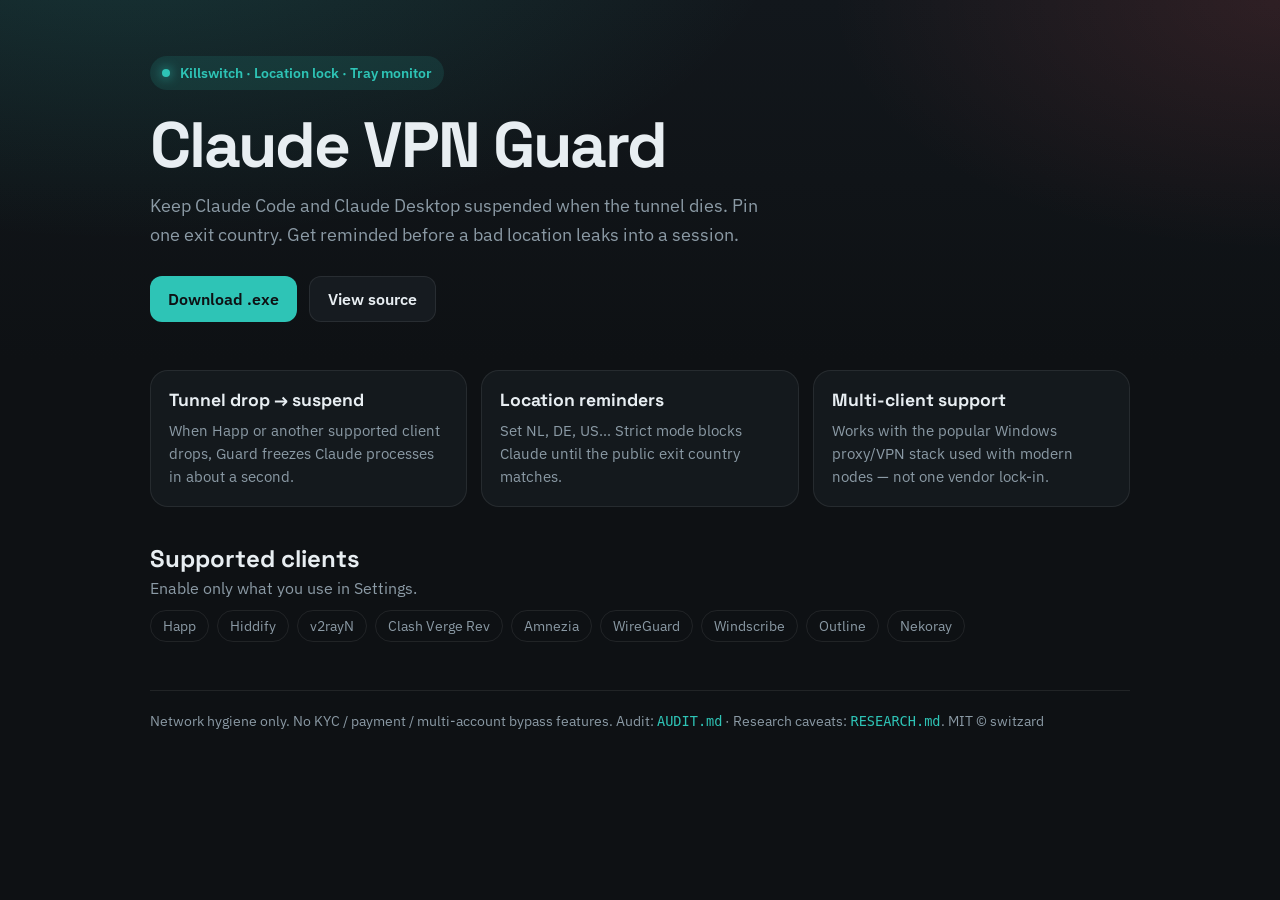
==== docs/index.html @ 5d1b930b "Initial Claude VPN Guard: VPN killswitch and location lock for Claude. Windows tray app suspends Cla" ====
<!DOCTYPE html>
<html lang="en">
<head>
  <meta charset="utf-8" />
  <meta name="viewport" content="width=device-width, initial-scale=1" />
  <title>Claude VPN Guard</title>
  <meta name="description" content="Windows VPN killswitch and location lock for Claude Code and Claude Desktop." />
  <link rel="preconnect" href="https://fonts.googleapis.com" />
  <link rel="preconnect" href="https://fonts.gstatic.com" crossorigin />
  <link href="https://fonts.googleapis.com/css2?family=IBM+Plex+Sans:wght@400;500;600&family=Space+Grotesk:wght@500;600;700&display=swap" rel="stylesheet" />
  <style>
    :root {
      --bg: #0e1114;
      --panel: #161b20;
      --text: #e8eef2;
      --muted: #8b9aa5;
      --teal: #2ec4b6;
      --coral: #ff5a5f;
      --line: rgba(255,255,255,.08);
    }
    * { box-sizing: border-box; }
    body {
      margin: 0;
      font-family: "IBM Plex Sans", system-ui, sans-serif;
      background:
        radial-gradient(1200px 600px at 10% -10%, rgba(46,196,182,.18), transparent 55%),
        radial-gradient(900px 500px at 100% 0%, rgba(255,90,95,.12), transparent 50%),
        linear-gradient(180deg, #12171c, var(--bg) 40%);
      color: var(--text);
      min-height: 100vh;
    }
    .wrap { width: min(980px, calc(100% - 40px)); margin: 0 auto; padding: 56px 0 80px; }
    .brand {
      font-family: "Space Grotesk", sans-serif;
      font-size: clamp(2.4rem, 6vw, 4rem);
      letter-spacing: -.03em;
      margin: 0 0 12px;
      line-height: 1.05;
    }
    .lead { color: var(--muted); font-size: 1.15rem; max-width: 38rem; line-height: 1.55; margin: 0 0 28px; }
    .cta { display: flex; gap: 12px; flex-wrap: wrap; margin-bottom: 48px; }
    a.btn {
      display: inline-flex; align-items: center; justify-content: center;
      padding: 12px 18px; border-radius: 12px; text-decoration: none; font-weight: 600;
    }
    .btn-primary { background: var(--teal); color: #0e1114; }
    .btn-ghost { background: var(--panel); color: var(--text); border: 1px solid var(--line); }
    .grid { display: grid; grid-template-columns: repeat(auto-fit, minmax(240px, 1fr)); gap: 14px; }
    .card {
      background: color-mix(in srgb, var(--panel) 92%, black);
      border: 1px solid var(--line);
      border-radius: 18px;
      padding: 18px;
    }
    .card h3 { margin: 0 0 8px; font-family: "Space Grotesk", sans-serif; font-size: 1.1rem; }
    .card p { margin: 0; color: var(--muted); line-height: 1.5; font-size: .95rem; }
    .status {
      display: inline-flex; gap: 10px; align-items: center;
      padding: 8px 12px; border-radius: 999px; background: rgba(46,196,182,.12);
      color: var(--teal); font-size: .85rem; font-weight: 600; margin-bottom: 22px;
    }
    .dot { width: 8px; height: 8px; border-radius: 50%; background: var(--teal); box-shadow: 0 0 12px var(--teal); }
    .clients { margin-top: 36px; }
    .chips { display: flex; flex-wrap: wrap; gap: 8px; margin-top: 12px; }
    .chip { border: 1px solid var(--line); border-radius: 999px; padding: 6px 12px; color: var(--muted); font-size: .85rem; }
    footer { margin-top: 48px; color: var(--muted); font-size: .85rem; line-height: 1.5; border-top: 1px solid var(--line); padding-top: 20px; }
    code { color: var(--teal); }
  </style>
</head>
<body>
  <main class="wrap">
    <div class="status"><span class="dot"></span> Killswitch · Location lock · Tray monitor</div>
    <h1 class="brand">Claude VPN Guard</h1>
    <p class="lead">
      Keep Claude Code and Claude Desktop suspended when the tunnel dies.
      Pin one exit country. Get reminded before a bad location leaks into a session.
    </p>
    <div class="cta">
      <a class="btn btn-primary" href="https://github.com/switzard/claude-vpn-guard/releases">Download .exe</a>
      <a class="btn btn-ghost" href="https://github.com/switzard/claude-vpn-guard">View source</a>
    </div>

    <section class="grid">
      <article class="card">
        <h3>Tunnel drop → suspend</h3>
        <p>When Happ or another supported client drops, Guard freezes Claude processes in about a second.</p>
      </article>
      <article class="card">
        <h3>Location reminders</h3>
        <p>Set NL, DE, US… Strict mode blocks Claude until the public exit country matches.</p>
      </article>
      <article class="card">
        <h3>Multi-client support</h3>
        <p>Works with the popular Windows proxy/VPN stack used with modern nodes — not one vendor lock-in.</p>
      </article>
    </section>

    <section class="clients">
      <h2 style="font-family:'Space Grotesk',sans-serif;margin:0 0 4px;">Supported clients</h2>
      <p style="color:var(--muted);margin:0;">Enable only what you use in Settings.</p>
      <div class="chips">
        <span class="chip">Happ</span>
        <span class="chip">Hiddify</span>
        <span class="chip">v2rayN</span>
        <span class="chip">Clash Verge Rev</span>
        <span class="chip">Amnezia</span>
        <span class="chip">WireGuard</span>
        <span class="chip">Windscribe</span>
        <span class="chip">Outline</span>
        <span class="chip">Nekoray</span>
      </div>
    </section>

    <footer>
      Network hygiene only. No KYC / payment / multi-account bypass features.
      Audit: <code>AUDIT.md</code> · Research caveats: <code>RESEARCH.md</code>.
      MIT © switzard
    </footer>
  </main>
</body>
</html>
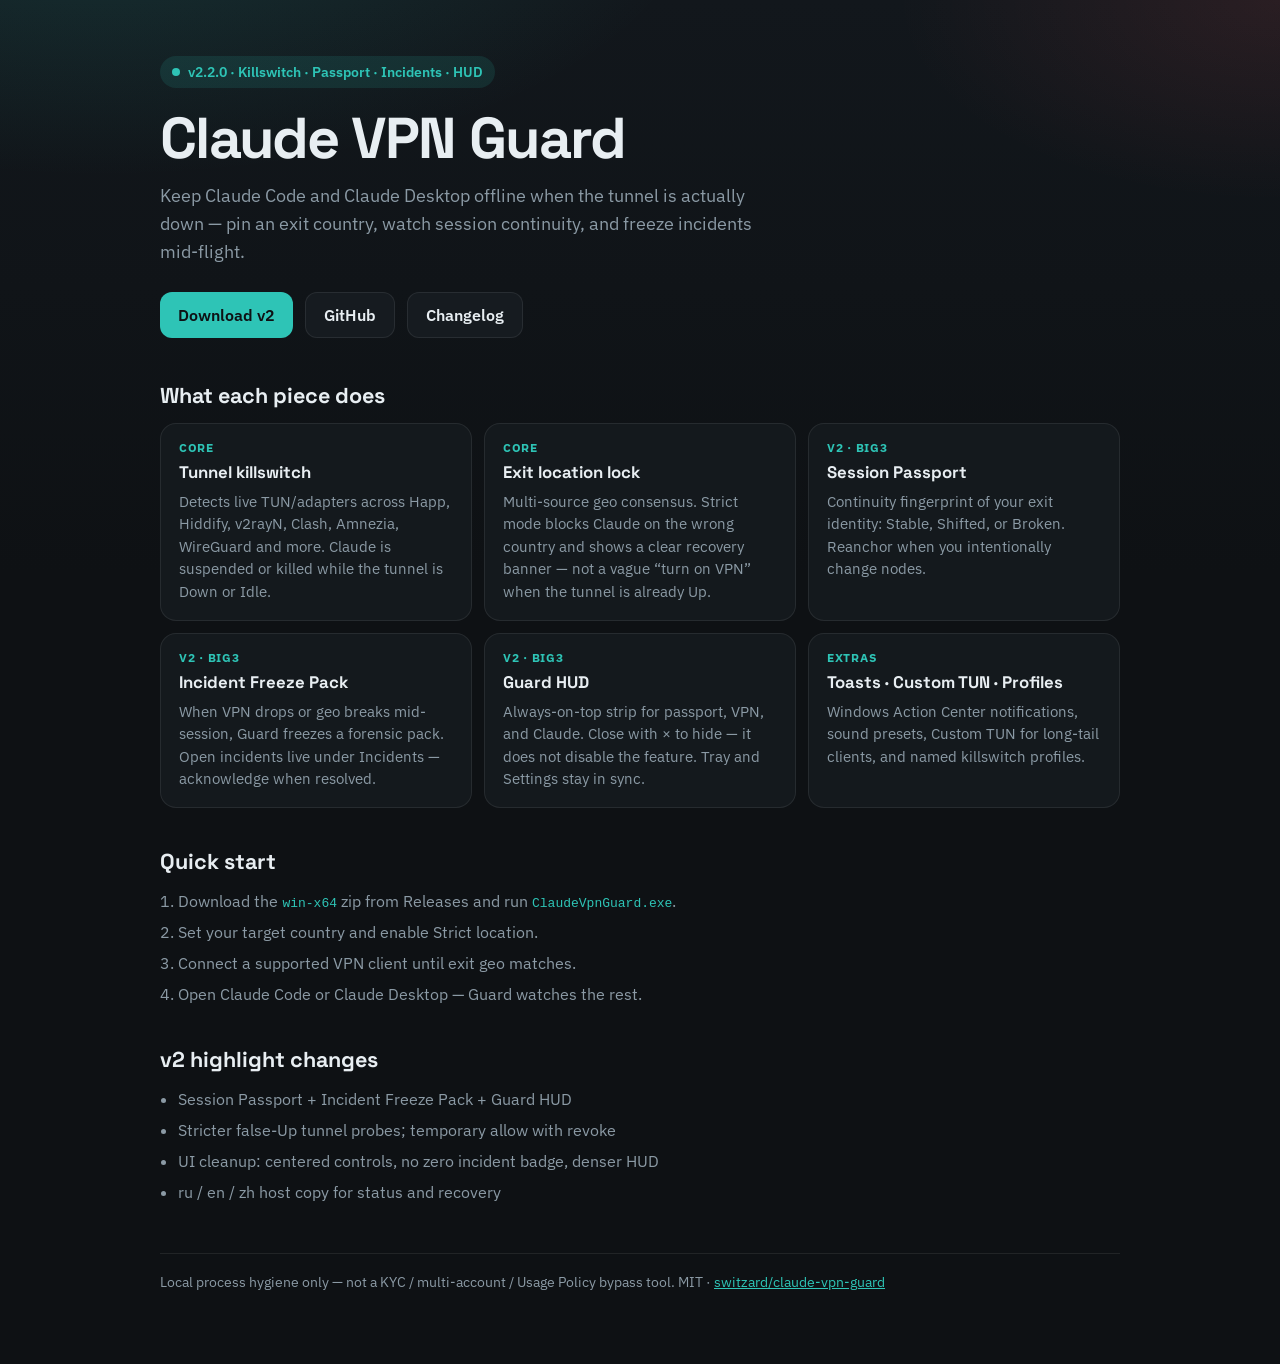
==== commit 779ee2e4: "Release v2.2.0: Session Passport, Incident Freeze Pack, Guard HUD. Ship the V2 Big3 surfaces with st" ====
--- a/docs/index.html
+++ b/docs/index.html
@@ -3,118 +3,136 @@
 <head>
   <meta charset="utf-8" />
   <meta name="viewport" content="width=device-width, initial-scale=1" />
-  <title>Claude VPN Guard</title>
-  <meta name="description" content="Windows VPN killswitch and location lock for Claude Code and Claude Desktop." />
+  <title>Claude VPN Guard v2</title>
+  <meta name="description" content="Windows VPN killswitch for Claude Code & Desktop — Session Passport, Incident Freeze Pack, Guard HUD." />
   <link rel="preconnect" href="https://fonts.googleapis.com" />
   <link rel="preconnect" href="https://fonts.gstatic.com" crossorigin />
   <link href="https://fonts.googleapis.com/css2?family=IBM+Plex+Sans:wght@400;500;600&family=Space+Grotesk:wght@500;600;700&display=swap" rel="stylesheet" />
   <style>
     :root {
-      --bg: #0e1114;
-      --panel: #161b20;
-      --text: #e8eef2;
-      --muted: #8b9aa5;
-      --teal: #2ec4b6;
-      --coral: #ff5a5f;
-      --line: rgba(255,255,255,.08);
+      --bg: #0e1114; --panel: #161b20; --text: #e8eef2; --muted: #8b9aa5;
+      --teal: #2ec4b6; --coral: #ff5a5f; --yellow: #ffc857; --line: rgba(255,255,255,.08);
     }
     * { box-sizing: border-box; }
     body {
-      margin: 0;
-      font-family: "IBM Plex Sans", system-ui, sans-serif;
+      margin: 0; font-family: "IBM Plex Sans", system-ui, sans-serif; color: var(--text);
       background:
-        radial-gradient(1200px 600px at 10% -10%, rgba(46,196,182,.18), transparent 55%),
-        radial-gradient(900px 500px at 100% 0%, rgba(255,90,95,.12), transparent 50%),
-        linear-gradient(180deg, #12171c, var(--bg) 40%);
-      color: var(--text);
+        radial-gradient(1100px 520px at 8% -8%, rgba(46,196,182,.16), transparent 55%),
+        radial-gradient(800px 420px at 100% 0%, rgba(255,90,95,.1), transparent 48%),
+        linear-gradient(180deg, #12171c, var(--bg) 42%);
       min-height: 100vh;
     }
-    .wrap { width: min(980px, calc(100% - 40px)); margin: 0 auto; padding: 56px 0 80px; }
-    .brand {
-      font-family: "Space Grotesk", sans-serif;
-      font-size: clamp(2.4rem, 6vw, 4rem);
-      letter-spacing: -.03em;
-      margin: 0 0 12px;
-      line-height: 1.05;
+    .wrap { width: min(960px, calc(100% - 40px)); margin: 0 auto; padding: 56px 0 72px; }
+    .pill {
+      display: inline-flex; align-items: center; gap: 8px;
+      padding: 7px 12px; border-radius: 999px; margin-bottom: 20px;
+      background: rgba(46,196,182,.12); color: var(--teal); font-size: .85rem; font-weight: 600;
     }
-    .lead { color: var(--muted); font-size: 1.15rem; max-width: 38rem; line-height: 1.55; margin: 0 0 28px; }
-    .cta { display: flex; gap: 12px; flex-wrap: wrap; margin-bottom: 48px; }
+    .dot { width: 8px; height: 8px; border-radius: 50%; background: var(--teal); }
+    h1 {
+      font-family: "Space Grotesk", sans-serif; font-size: clamp(2.2rem, 5.5vw, 3.6rem);
+      letter-spacing: -.03em; line-height: 1.05; margin: 0 0 14px;
+    }
+    .lead { color: var(--muted); font-size: 1.12rem; max-width: 38rem; line-height: 1.55; margin: 0 0 26px; }
+    .cta { display: flex; gap: 12px; flex-wrap: wrap; margin-bottom: 44px; }
     a.btn {
       display: inline-flex; align-items: center; justify-content: center;
       padding: 12px 18px; border-radius: 12px; text-decoration: none; font-weight: 600;
     }
     .btn-primary { background: var(--teal); color: #0e1114; }
     .btn-ghost { background: var(--panel); color: var(--text); border: 1px solid var(--line); }
-    .grid { display: grid; grid-template-columns: repeat(auto-fit, minmax(240px, 1fr)); gap: 14px; }
+    h2 { font-family: "Space Grotesk", sans-serif; font-size: 1.35rem; margin: 0 0 14px; }
+    .grid { display: grid; grid-template-columns: repeat(auto-fit, minmax(240px, 1fr)); gap: 12px; }
     .card {
       background: color-mix(in srgb, var(--panel) 92%, black);
-      border: 1px solid var(--line);
-      border-radius: 18px;
-      padding: 18px;
+      border: 1px solid var(--line); border-radius: 16px; padding: 16px 18px;
     }
-    .card h3 { margin: 0 0 8px; font-family: "Space Grotesk", sans-serif; font-size: 1.1rem; }
-    .card p { margin: 0; color: var(--muted); line-height: 1.5; font-size: .95rem; }
-    .status {
-      display: inline-flex; gap: 10px; align-items: center;
-      padding: 8px 12px; border-radius: 999px; background: rgba(46,196,182,.12);
-      color: var(--teal); font-size: .85rem; font-weight: 600; margin-bottom: 22px;
+    .card h3 { margin: 0 0 8px; font-family: "Space Grotesk", sans-serif; font-size: 1.05rem; }
+    .card p { margin: 0; color: var(--muted); line-height: 1.5; font-size: .94rem; }
+    .kicker { color: var(--teal); font-size: .75rem; font-weight: 700; letter-spacing: .06em; text-transform: uppercase; margin-bottom: 6px; }
+    .section { margin-top: 40px; }
+    .list { margin: 0; padding-left: 1.15rem; color: var(--muted); line-height: 1.55; }
+    .list li { margin: 6px 0; }
+    footer {
+      margin-top: 48px; padding-top: 18px; border-top: 1px solid var(--line);
+      color: var(--muted); font-size: .85rem; line-height: 1.5;
     }
-    .dot { width: 8px; height: 8px; border-radius: 50%; background: var(--teal); box-shadow: 0 0 12px var(--teal); }
-    .clients { margin-top: 36px; }
-    .chips { display: flex; flex-wrap: wrap; gap: 8px; margin-top: 12px; }
-    .chip { border: 1px solid var(--line); border-radius: 999px; padding: 6px 12px; color: var(--muted); font-size: .85rem; }
-    footer { margin-top: 48px; color: var(--muted); font-size: .85rem; line-height: 1.5; border-top: 1px solid var(--line); padding-top: 20px; }
     code { color: var(--teal); }
   </style>
 </head>
 <body>
   <main class="wrap">
-    <div class="status"><span class="dot"></span> Killswitch · Location lock · Tray monitor</div>
-    <h1 class="brand">Claude VPN Guard</h1>
+    <div class="pill"><span class="dot"></span> v2.2.0 · Killswitch · Passport · Incidents · HUD</div>
+    <h1>Claude VPN Guard</h1>
     <p class="lead">
-      Keep Claude Code and Claude Desktop suspended when the tunnel dies.
-      Pin one exit country. Get reminded before a bad location leaks into a session.
+      Keep Claude Code and Claude Desktop offline when the tunnel is actually down —
+      pin an exit country, watch session continuity, and freeze incidents mid-flight.
     </p>
     <div class="cta">
-      <a class="btn btn-primary" href="https://github.com/switzard/claude-vpn-guard/releases">Download .exe</a>
-      <a class="btn btn-ghost" href="https://github.com/switzard/claude-vpn-guard">View source</a>
+      <a class="btn btn-primary" href="https://github.com/switzard/claude-vpn-guard/releases/tag/v2.2.0">Download v2</a>
+      <a class="btn btn-ghost" href="https://github.com/switzard/claude-vpn-guard">GitHub</a>
+      <a class="btn btn-ghost" href="https://github.com/switzard/claude-vpn-guard/blob/main/CHANGELOG.md">Changelog</a>
     </div>
 
-    <section class="grid">
-      <article class="card">
-        <h3>Tunnel drop → suspend</h3>
-        <p>When Happ or another supported client drops, Guard freezes Claude processes in about a second.</p>
-      </article>
-      <article class="card">
-        <h3>Location reminders</h3>
-        <p>Set NL, DE, US… Strict mode blocks Claude until the public exit country matches.</p>
-      </article>
-      <article class="card">
-        <h3>Multi-client support</h3>
-        <p>Works with the popular Windows proxy/VPN stack used with modern nodes — not one vendor lock-in.</p>
-      </article>
-    </section>
-
-    <section class="clients">
-      <h2 style="font-family:'Space Grotesk',sans-serif;margin:0 0 4px;">Supported clients</h2>
-      <p style="color:var(--muted);margin:0;">Enable only what you use in Settings.</p>
-      <div class="chips">
-        <span class="chip">Happ</span>
-        <span class="chip">Hiddify</span>
-        <span class="chip">v2rayN</span>
-        <span class="chip">Clash Verge Rev</span>
-        <span class="chip">Amnezia</span>
-        <span class="chip">WireGuard</span>
-        <span class="chip">Windscribe</span>
-        <span class="chip">Outline</span>
-        <span class="chip">Nekoray</span>
+    <section>
+      <h2>What each piece does</h2>
+      <div class="grid">
+        <article class="card">
+          <div class="kicker">Core</div>
+          <h3>Tunnel killswitch</h3>
+          <p>Detects live TUN/adapters across Happ, Hiddify, v2rayN, Clash, Amnezia, WireGuard and more. Claude is suspended or killed while the tunnel is Down or Idle.</p>
+        </article>
+        <article class="card">
+          <div class="kicker">Core</div>
+          <h3>Exit location lock</h3>
+          <p>Multi-source geo consensus. Strict mode blocks Claude on the wrong country and shows a clear recovery banner — not a vague “turn on VPN” when the tunnel is already Up.</p>
+        </article>
+        <article class="card">
+          <div class="kicker">v2 · Big3</div>
+          <h3>Session Passport</h3>
+          <p>Continuity fingerprint of your exit identity: Stable, Shifted, or Broken. Reanchor when you intentionally change nodes.</p>
+        </article>
+        <article class="card">
+          <div class="kicker">v2 · Big3</div>
+          <h3>Incident Freeze Pack</h3>
+          <p>When VPN drops or geo breaks mid-session, Guard freezes a forensic pack. Open incidents live under Incidents — acknowledge when resolved.</p>
+        </article>
+        <article class="card">
+          <div class="kicker">v2 · Big3</div>
+          <h3>Guard HUD</h3>
+          <p>Always-on-top strip for passport, VPN, and Claude. Close with × to hide — it does not disable the feature. Tray and Settings stay in sync.</p>
+        </article>
+        <article class="card">
+          <div class="kicker">Extras</div>
+          <h3>Toasts · Custom TUN · Profiles</h3>
+          <p>Windows Action Center notifications, sound presets, Custom TUN for long-tail clients, and named killswitch profiles.</p>
+        </article>
       </div>
     </section>
 
+    <section class="section">
+      <h2>Quick start</h2>
+      <ol class="list">
+        <li>Download the <code>win-x64</code> zip from Releases and run <code>ClaudeVpnGuard.exe</code>.</li>
+        <li>Set your target country and enable Strict location.</li>
+        <li>Connect a supported VPN client until exit geo matches.</li>
+        <li>Open Claude Code or Claude Desktop — Guard watches the rest.</li>
+      </ol>
+    </section>
+
+    <section class="section">
+      <h2>v2 highlight changes</h2>
+      <ul class="list">
+        <li>Session Passport + Incident Freeze Pack + Guard HUD</li>
+        <li>Stricter false-Up tunnel probes; temporary allow with revoke</li>
+        <li>UI cleanup: centered controls, no zero incident badge, denser HUD</li>
+        <li>ru / en / zh host copy for status and recovery</li>
+      </ul>
+    </section>
+
     <footer>
-      Network hygiene only. No KYC / payment / multi-account bypass features.
-      Audit: <code>AUDIT.md</code> · Research caveats: <code>RESEARCH.md</code>.
-      MIT © switzard
+      Local process hygiene only — not a KYC / multi-account / Usage Policy bypass tool.
+      MIT · <a href="https://github.com/switzard/claude-vpn-guard" style="color:var(--teal)">switzard/claude-vpn-guard</a>
     </footer>
   </main>
 </body>
